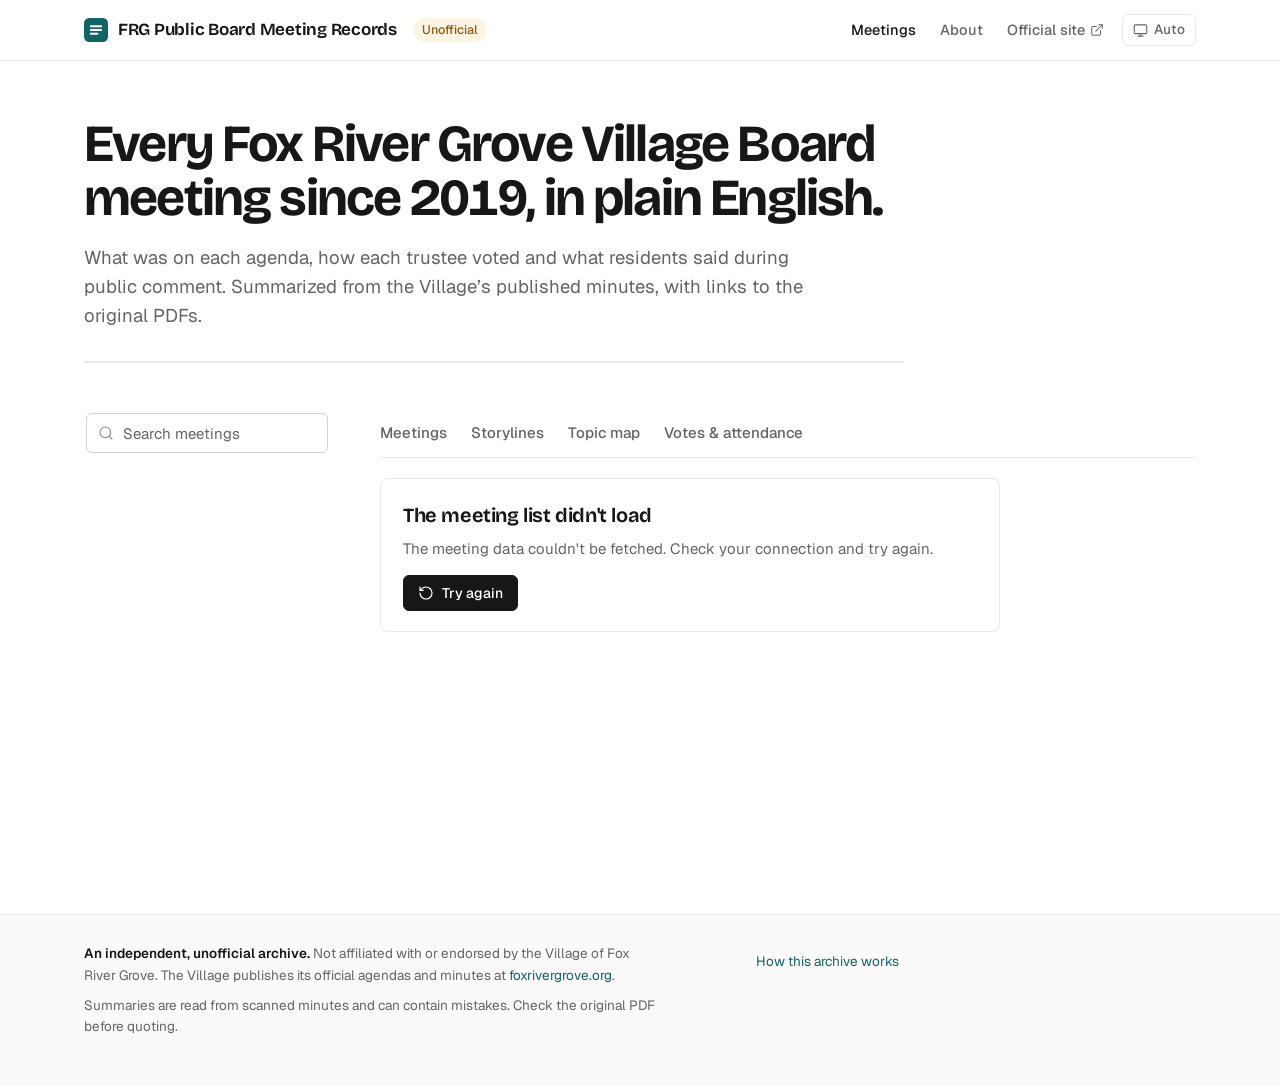
==== index.html @ 09659a34 "Design polish: restrained product look Bricolage Grotesque headings and figures with Geist text; whi" ====
<!doctype html>
<html lang="en">
<head>
<meta charset="utf-8">
<meta name="viewport" content="width=device-width, initial-scale=1">
<title>FRG Public Board Meeting Records (unofficial)</title>
<meta name="description" content="Every Fox River Grove, Illinois Village Board meeting since 2019, summarized in plain English: agendas, outcomes, how each trustee voted and what residents said. Unofficial.">
<meta property="og:type" content="website">
<meta property="og:url" content="https://groundedbuilder.github.io/frg-board-record/">
<link rel="canonical" href="https://groundedbuilder.github.io/frg-board-record/">
<meta property="og:site_name" content="FRG Public Board Meeting Records (unofficial)">
<meta property="og:title" content="FRG Public Board Meeting Records (unofficial)">
<meta property="og:description" content="Every Fox River Grove, Illinois Village Board meeting since 2019, summarized in plain English: agendas, outcomes, how each trustee voted and what residents said. Unofficial.">
<meta name="twitter:card" content="summary">
<meta name="theme-color" content="#ffffff" media="(prefers-color-scheme: light)">
<meta name="theme-color" content="#131415" media="(prefers-color-scheme: dark)">
<link rel="icon" href="assets/favicon.svg" type="image/svg+xml">
<link rel="preconnect" href="https://fonts.googleapis.com">
<link rel="preconnect" href="https://fonts.gstatic.com" crossorigin>
<link rel="stylesheet" href="https://fonts.googleapis.com/css2?family=Bricolage+Grotesque:opsz,wght@12..96,600..700&family=Geist:wght@400;500;600&display=swap">
<link rel="stylesheet" href="assets/styles.css">
<script src="assets/theme.js"></script>
<script src="assets/app.js" defer></script>
</head>
<body class="is-loading">
<svg width="0" height="0" style="position:absolute" aria-hidden="true" focusable="false">
  <!-- Icon paths from Lucide (lucide.dev), ISC license. -->
  <symbol id="i-search" viewBox="0 0 24 24"><circle cx="11" cy="11" r="8"/><path d="m21 21-4.34-4.34"/></symbol>
  <symbol id="i-file" viewBox="0 0 24 24"><path d="M15 2H6a2 2 0 0 0-2 2v16a2 2 0 0 0 2 2h12a2 2 0 0 0 2-2V7Z"/><path d="M14 2v4a2 2 0 0 0 2 2h4"/><path d="M10 9H8"/><path d="M16 13H8"/><path d="M16 17H8"/></symbol>
  <symbol id="i-external" viewBox="0 0 24 24"><path d="M15 3h6v6"/><path d="M10 14 21 3"/><path d="M18 13v6a2 2 0 0 1-2 2H5a2 2 0 0 1-2-2V8a2 2 0 0 1 2-2h6"/></symbol>
  <symbol id="i-x" viewBox="0 0 24 24"><path d="M18 6 6 18"/><path d="m6 6 12 12"/></symbol>
  <symbol id="i-chevron" viewBox="0 0 24 24"><path d="m9 18 6-6-6-6"/></symbol>
  <symbol id="i-sliders" viewBox="0 0 24 24"><path d="M21 4h-7M10 4H3M21 12h-9M8 12H3M21 20h-5M12 20H3M14 2v4M8 10v4M16 18v4"/></symbol>
  <symbol id="i-retry" viewBox="0 0 24 24"><path d="M3 12a9 9 0 1 0 9-9 9.75 9.75 0 0 0-6.74 2.74L3 8"/><path d="M3 3v5h5"/></symbol>
  <symbol id="i-back" viewBox="0 0 24 24"><path d="m12 19-7-7 7-7"/><path d="M19 12H5"/></symbol>
</svg>
<a class="skip" href="#main">Skip to meetings</a>
<header class="nav">
  <div class="nav-in">
    <a class="brand" href="./"><svg class="brand-mark" viewBox="0 0 32 32" aria-hidden="true"><rect width="32" height="32" rx="7" fill="#0f6466"/><path d="M9 11h14M9 16h14M9 21h9" stroke="#fff" stroke-width="2.4" stroke-linecap="round"/></svg><span class="brand-name">FRG Public Board Meeting Records</span></a>
    <span class="unofficial" title="Independent archive, not a Village of Fox River Grove website">Unofficial</span>
    <nav class="topnav" aria-label="Site">
      <a href="./" aria-current="page">Meetings</a>
      <a href="about.html">About</a>
      <a class="ext" href="https://www.foxrivergrove.org/government/public_meetings/village_board.php" rel="noopener" aria-label="Official Village site (opens foxrivergrove.org)"><span>Official site</span><svg class="icon" aria-hidden="true"><use href="#i-external"/></svg></a>
      <button class="themebtn" id="themebtn" type="button">Theme</button>
    </nav>
  </div>
</header>
<div class="wrap">
  <section class="intro" aria-labelledby="page-title">
    <h1 id="page-title">Every Fox River Grove Village Board meeting since 2019, in plain English.</h1>
    <p class="lede">What was on each agenda, how each trustee voted and what residents said during public comment. Summarized from the Village&rsquo;s published minutes, with links to the original PDFs.</p>
    <div class="stats" id="stats" aria-label="Summary"></div>
  </section>

  <div class="layout">
    <aside class="rail" id="rail" aria-label="Filters">
      <div class="search" role="search">
        <svg class="icon" aria-hidden="true"><use href="#i-search"/></svg>
        <input id="q" type="search" placeholder="Search meetings" aria-label="Search meetings" autocomplete="off">
      </div>
      <button type="button" class="chip railtoggle" id="railtoggle" aria-expanded="true" aria-controls="filters"><svg class="icon" aria-hidden="true"><use href="#i-sliders"/></svg>Filters</button>
      <div id="filters" class="filters" style="display:contents">
        <div class="collapsible" role="group" aria-labelledby="h-year">
          <h3 id="h-year">Year</h3>
          <div class="chips" id="years"></div>
        </div>
        <div class="collapsible" role="group" aria-labelledby="h-show">
          <h3 id="h-show">Show</h3>
          <div style="display:flex;flex-direction:column;gap:8px">
            <label class="toggle"><input type="checkbox" id="splitOnly"> Meetings with a split vote</label>
            <label class="toggle"><input type="checkbox" id="hideCancelled" checked> Hide cancelled meetings</label>
            <label class="toggle"><input type="checkbox" id="pcOnly"> Meetings with public comment</label>
          </div>
        </div>
        <div class="collapsible" role="group" aria-labelledby="h-topics">
          <h3 id="h-topics">Topics</h3>
          <div class="chips" id="topics"></div>
          <button type="button" class="linkbtn" id="moreTopics" style="margin-top:8px" aria-controls="topics">Show all topics</button>
        </div>
        <div class="collapsible">
          <button type="button" class="linkbtn" id="reset">Clear all filters</button>
        </div>
      </div>
    </aside>

    <main id="main" style="min-width:0" tabindex="-1">
      <div class="tabs" role="tablist" aria-label="Views">
        <button type="button" class="tab" role="tab" id="tab-meetings" aria-controls="view-meetings" data-tab="meetings">Meetings</button>
        <button type="button" class="tab" role="tab" id="tab-stories" aria-controls="view-stories" data-tab="stories">Storylines</button>
        <button type="button" class="tab" role="tab" id="tab-map" aria-controls="view-map" data-tab="map">Topic map</button>
        <button type="button" class="tab" role="tab" id="tab-votes" aria-controls="view-votes" data-tab="votes">Votes<span class="long"> &amp; attendance</span></button>
      </div>
      <section id="view-meetings" role="tabpanel" aria-labelledby="tab-meetings" aria-live="polite" aria-busy="true">
        <div class="status"><span class="spinner" aria-hidden="true"></span>Loading meetings&hellip;</div><div class="skeleton" aria-hidden="true"><div></div><div></div><div></div></div>
      </section>
      <section id="view-stories" role="tabpanel" aria-labelledby="tab-stories" hidden></section>
      <section id="view-map" role="tabpanel" aria-labelledby="tab-map" hidden></section>
      <section id="view-votes" role="tabpanel" aria-labelledby="tab-votes" hidden></section>
    </main>
  </div>

</div>
<footer class="sitefoot">
  <div class="foot-in">
    <div>
      <p><strong>An independent, unofficial archive.</strong> Not affiliated with or endorsed by the Village of Fox River Grove. The Village publishes its official agendas and minutes at <a href="https://www.foxrivergrove.org/government/public_meetings/village_board.php" rel="noopener">foxrivergrove.org</a>.</p>
      <p>Summaries are read from scanned minutes and can contain mistakes. Check the original PDF before quoting.</p>
    </div>
    <div class="foot-meta"><span id="foot-updated"></span><span id="foot-src"></span><a href="about.html">How this archive works</a></div>
  </div>
</footer>
<noscript><div class="wrap"><p class="empty">This archive needs JavaScript to search and display meetings. The official agendas and minutes are at <a href="https://www.foxrivergrove.org/government/public_meetings/village_board.php">foxrivergrove.org</a>.</p></div></noscript>
</body>
</html>
---- assets/styles.css ----
/* FRG Public Board Meeting Records.
   Restrained product look: white page, neutral grays, one primary (river teal) for links and selection,
   one accent (fox orange) reserved for split and "no" votes. Bricolage Grotesque for headings and figures,
   Geist for text and controls. Thin borders instead of shadows; motion only on hover/focus (150-200ms). */

:root{
  --bg:#ffffff; --bg-subtle:#fafafa; --surface:#ffffff; --hover:#f5f5f5;
  --border:#e8e8e8; --border-strong:#d0d0d0;
  --ink:#171717; --ink-2:#3f3f3f; --muted:#646464; --faint:#8f8f8f;
  --primary:#0f6466; --primary-hover:#0b4f51; --primary-soft:#e7f2f1; --on-primary:#ffffff;
  --accent:#c2410c; --accent-soft:#fdf0e8;
  --warn:#94590a; --warn-soft:#fdf4e3;
  --mark:#fdeeb0;
  /* topic map: darkest square mixes this much primary into the page (capped so its numbers stay readable) */
  --heat-lo:9%; --heat-range:46%;
  --f-display:"Bricolage Grotesque",ui-sans-serif,system-ui,sans-serif;
  --f-body:"Geist",ui-sans-serif,system-ui,-apple-system,"Segoe UI",sans-serif;
  --r:8px; --r-sm:6px;
  --ease:cubic-bezier(.2,0,0,1); --t:.16s;
}
@media (prefers-color-scheme:dark){:root:not([data-theme="light"]){
  --bg:#131415; --bg-subtle:#17181a; --surface:#1a1b1d; --hover:#222326;
  --border:#2a2b2f; --border-strong:#3b3d42;
  --ink:#ededed; --ink-2:#d0d0d0; --muted:#a3a3a3; --faint:#777;
  --primary:#5fc1ba; --primary-hover:#84d4ce; --primary-soft:#15302f; --on-primary:#0c1a19;
  --accent:#fb8c4b; --accent-soft:#352015;
  --warn:#f2b354; --warn-soft:#33270f; --mark:#4d3d0c;
  --heat-lo:9%; --heat-range:40%; color-scheme:dark}}
:root[data-theme="dark"]{
  --bg:#131415; --bg-subtle:#17181a; --surface:#1a1b1d; --hover:#222326;
  --border:#2a2b2f; --border-strong:#3b3d42;
  --ink:#ededed; --ink-2:#d0d0d0; --muted:#a3a3a3; --faint:#777;
  --primary:#5fc1ba; --primary-hover:#84d4ce; --primary-soft:#15302f; --on-primary:#0c1a19;
  --accent:#fb8c4b; --accent-soft:#352015;
  --warn:#f2b354; --warn-soft:#33270f; --mark:#4d3d0c;
  --heat-lo:9%; --heat-range:40%; color-scheme:dark}

/* --- base --- */
*,*::before,*::after{box-sizing:border-box}
html{-webkit-text-size-adjust:100%;scroll-padding-top:72px}
body{margin:0;background:var(--bg);color:var(--ink);font-family:var(--f-body);font-size:16px;line-height:1.6;-webkit-font-smoothing:antialiased;font-variant-numeric:tabular-nums}
a{color:var(--primary);text-decoration:none;transition:color var(--t) var(--ease)}
a:hover{color:var(--primary-hover);text-decoration:underline;text-underline-offset:3px}
button,input,select{font:inherit;color:inherit}
h1,h2,h3{font-family:var(--f-display);color:var(--ink);font-weight:650;letter-spacing:-.02em}
:focus-visible{outline:2px solid var(--primary);outline-offset:2px;border-radius:4px}
main:focus,main:focus-visible{outline:none}
mark{background:var(--mark);color:inherit;border-radius:3px;padding:0 2px}
code{font-size:.92em;background:var(--hover);padding:1px 5px;border-radius:4px}
.icon{width:16px;height:16px;flex:none;stroke:currentColor;fill:none;stroke-width:1.75;stroke-linecap:round;stroke-linejoin:round;vertical-align:-3px}
.sr-only{position:absolute!important;width:1px;height:1px;padding:0;margin:-1px;overflow:hidden;clip:rect(0,0,0,0);white-space:nowrap;border:0}
.skip{position:absolute;left:12px;top:-60px;z-index:50;background:var(--ink);color:var(--bg);padding:8px 14px;border-radius:var(--r-sm);font-weight:500}
.skip:focus{top:10px;color:var(--bg)}
.wrap{max-width:1160px;margin:0 auto;padding-left:24px;padding-right:24px}

/* --- top bar --- */
.nav{position:sticky;top:0;z-index:20;background:var(--bg);border-bottom:1px solid var(--border)}
.nav-in{max-width:1160px;margin:0 auto;padding:0 24px;height:60px;display:flex;align-items:center;gap:16px}
.brand{display:flex;align-items:center;gap:10px;color:var(--ink);font-family:var(--f-display);font-weight:650;font-size:17px;letter-spacing:-.015em;white-space:nowrap}
.brand:hover{color:var(--ink);text-decoration:none}
.brand-mark{width:24px;height:24px;flex:none}
.unofficial{font-size:12.5px;font-weight:500;color:var(--warn);background:var(--warn-soft);border-radius:999px;padding:2px 9px;white-space:nowrap}
.topnav{margin-left:auto;display:flex;align-items:center;gap:4px}
.topnav a{color:var(--muted);font-size:14.5px;font-weight:500;padding:6px 10px;border-radius:var(--r-sm);display:inline-flex;align-items:center;gap:5px;transition:color var(--t) var(--ease),background-color var(--t) var(--ease)}
.topnav a:hover{color:var(--ink);background:var(--hover);text-decoration:none}
.topnav a[aria-current="page"]{color:var(--ink)}
.topnav .icon{width:14px;height:14px}
.themebtn{display:inline-flex;align-items:center;gap:6px;height:32px;padding:0 10px;margin-left:4px;border:1px solid var(--border);border-radius:var(--r-sm);background:var(--surface);color:var(--muted);font-size:13.5px;font-weight:500;cursor:pointer;transition:color var(--t) var(--ease),border-color var(--t) var(--ease)}
.themebtn:hover{color:var(--ink);border-color:var(--border-strong)}
.themebtn svg{width:15px;height:15px;stroke:currentColor;fill:none;stroke-width:1.75;stroke-linecap:round;stroke-linejoin:round}

/* --- intro --- */
.intro{padding:56px 0 8px;max-width:820px}
.intro h1{font-size:clamp(34px,5.2vw,52px);line-height:1.04;letter-spacing:-.035em;margin:0;text-wrap:balance;font-weight:700}
.lede{font-size:18.5px;line-height:1.55;color:var(--muted);margin:18px 0 0;max-width:62ch;text-wrap:pretty}
.stats{display:flex;flex-wrap:wrap;margin:32px 0 0;border-top:1px solid var(--border);border-bottom:1px solid var(--border)}
.stat{display:flex;flex-direction:column;padding:16px 28px 14px 0;margin-right:28px;border-right:1px solid var(--border);min-width:0}
.stat:last-child{border-right:0;margin-right:0}
.stat b{font-family:var(--f-display);font-weight:600;font-size:28px;line-height:1.1;letter-spacing:-.03em}
.stat small{font-size:13.5px;color:var(--muted);margin-top:2px}

/* --- layout --- */
.layout{display:grid;grid-template-columns:248px minmax(0,1fr);gap:48px;margin-top:40px;align-items:start}
aside.rail{position:sticky;top:84px;max-height:calc(100vh - 100px);overflow:auto;display:flex;flex-direction:column;gap:26px;padding:2px 4px 24px 2px;scrollbar-width:thin}
.rail h3{font-family:var(--f-body);font-size:13px;font-weight:600;letter-spacing:0;color:var(--ink);margin:0 0 10px}
.search{position:relative}
.search input{width:100%;height:40px;padding:0 12px 0 36px;border:1px solid var(--border-strong);border-radius:var(--r-sm);background:var(--surface);font-size:15px;transition:border-color var(--t) var(--ease),box-shadow var(--t) var(--ease)}
.search input::placeholder{color:var(--muted);opacity:1}
.search input:hover{border-color:var(--faint)}
.search input:focus{outline:none;border-color:var(--primary);box-shadow:0 0 0 3px var(--primary-soft)}
.search .icon{position:absolute;left:12px;top:50%;transform:translateY(-50%);color:var(--faint)}
.chips{display:flex;flex-wrap:wrap;gap:6px}
.chip{display:inline-flex;align-items:center;gap:6px;height:30px;padding:0 10px;border:1px solid var(--border);border-radius:var(--r-sm);background:var(--surface);color:var(--ink-2);font-size:13.5px;font-weight:500;cursor:pointer;transition:border-color var(--t) var(--ease),background-color var(--t) var(--ease),color var(--t) var(--ease)}
.chip:hover{border-color:var(--border-strong);color:var(--ink)}
.chip[aria-pressed="true"]{background:var(--ink);border-color:var(--ink);color:var(--bg)}
.chip .n{color:var(--muted);font-size:12.5px;font-weight:400}
.chip[aria-pressed="true"] .n{color:inherit;opacity:.7}
.chip .icon{width:13px;height:13px}
.toggle{display:flex;align-items:center;gap:10px;font-size:14.5px;color:var(--ink-2);cursor:pointer;padding:3px 0}
.toggle input{appearance:none;-webkit-appearance:none;width:16px;height:16px;margin:0;flex:none;border:1px solid var(--border-strong);border-radius:4px;background:var(--surface);display:grid;place-items:center;cursor:pointer;transition:background-color var(--t) var(--ease),border-color var(--t) var(--ease)}
.toggle input:hover{border-color:var(--faint)}
.toggle input:checked{background:var(--primary);border-color:var(--primary)}
.toggle input:checked::after{content:"";width:8px;height:4px;border:2px solid var(--on-primary);border-top:0;border-right:0;transform:translateY(-1px) rotate(-45deg)}
.linkbtn{background:none;border:0;padding:0;color:var(--primary);cursor:pointer;font-size:14px;font-weight:500;transition:color var(--t) var(--ease)}
.linkbtn:hover{color:var(--primary-hover);text-decoration:underline;text-underline-offset:3px}
.railtoggle{display:none}

/* --- tabs + result bar --- */
.tabs{display:flex;gap:24px;border-bottom:1px solid var(--border);margin-bottom:20px;overflow-x:auto;overflow-y:hidden;scrollbar-width:none}
.tab{position:relative;background:none;border:0;padding:10px 0 12px;cursor:pointer;font-size:15px;font-weight:500;color:var(--muted);white-space:nowrap;transition:color var(--t) var(--ease)}
.tab::after{content:"";position:absolute;left:0;right:0;bottom:0;height:2px;background:var(--ink);transform:scaleX(0);transition:transform .2s var(--ease)}
.tab:hover{color:var(--ink)}
.tab[aria-selected="true"]{color:var(--ink)}
.tab[aria-selected="true"]::after{transform:scaleX(1)}
.resultbar{display:flex;flex-wrap:wrap;align-items:center;justify-content:space-between;gap:10px 16px;margin-bottom:8px;font-size:14px;color:var(--muted)}
.resultbar label{display:inline-flex;align-items:center;gap:8px}
.resultbar select{height:32px;border:1px solid var(--border);border-radius:var(--r-sm);background:var(--surface);padding:0 8px;font-size:13.5px;color:var(--ink);cursor:pointer}
.active-filters{display:flex;flex-wrap:wrap;gap:6px 8px;align-items:center}
.active-filters .chip{height:26px;padding:0 6px 0 9px;font-size:13px;background:var(--bg-subtle)}
.active-filters .chip:hover{border-color:var(--border-strong);background:var(--hover)}

/* --- status, empty, error --- */
.status{display:flex;align-items:center;gap:10px;padding:8px 0 0;color:var(--muted);font-size:15px}
.spinner{width:16px;height:16px;border:2px solid var(--border);border-top-color:var(--ink);border-radius:50%}
@media (prefers-reduced-motion:no-preference){.spinner{animation:spin .7s linear infinite}}
@keyframes spin{to{transform:rotate(360deg)}}
.skeleton{display:flex;flex-direction:column;gap:10px;margin-top:20px}
.skeleton div{height:132px;border:1px solid var(--border);border-radius:var(--r);background:var(--bg-subtle)}
.status.error{display:block;padding:20px 22px;border:1px solid var(--border);border-radius:var(--r);background:var(--surface);color:var(--ink);max-width:620px}
.status.error h2{font-size:20px;margin:0 0 6px}
.status.error p{margin:0 0 14px;color:var(--muted)}
.btn{display:inline-flex;align-items:center;gap:8px;height:36px;padding:0 14px;border:1px solid var(--ink);border-radius:var(--r-sm);background:var(--ink);color:var(--bg);font-size:14px;font-weight:500;cursor:pointer;transition:opacity var(--t) var(--ease)}
.btn:hover{opacity:.86;color:var(--bg);text-decoration:none}
.btn-ghost{background:var(--surface);color:var(--ink);border-color:var(--border-strong)}
.btn-ghost:hover{color:var(--ink);opacity:1;border-color:var(--faint)}
.empty{padding:40px 24px;text-align:center;color:var(--muted);border:1px dashed var(--border-strong);border-radius:var(--r);font-size:15px}
.empty .linkbtn{font-size:15px}

/* --- meetings --- */
.yearhead{font-family:var(--f-display);font-weight:650;font-size:22px;letter-spacing:-.02em;margin:36px 0 12px;display:flex;align-items:baseline;gap:10px}
.resultbar + .yearhead{margin-top:16px}
.yearhead small{font-family:var(--f-body);font-size:13.5px;font-weight:400;color:var(--muted);letter-spacing:0}
.list{display:flex;flex-direction:column;gap:10px}
.mtg{display:grid;grid-template-columns:64px minmax(0,1fr);gap:20px;padding:18px 20px;background:var(--surface);border:1px solid var(--border);border-radius:var(--r);transition:border-color var(--t) var(--ease)}
.mtg:hover{border-color:var(--border-strong)}
.datebox{text-align:left;line-height:1.1}
.datebox .m{font-size:13px;font-weight:500;color:var(--muted)}
.datebox .d{font-family:var(--f-display);font-weight:600;font-size:30px;letter-spacing:-.03em;line-height:1.05;color:var(--ink)}
.datebox .y{font-size:12.5px;color:var(--muted);margin-top:2px}
.mhead{display:flex;flex-wrap:wrap;gap:6px 8px;align-items:center;margin-bottom:10px}
.pill{display:inline-flex;align-items:center;height:22px;padding:0 8px;border-radius:999px;font-size:12.5px;font-weight:500;background:var(--hover);color:var(--ink-2)}
.pill.special{background:var(--primary-soft);color:var(--primary)}
.pill.split{background:var(--accent-soft);color:var(--accent)}
.pill.pending{background:var(--warn-soft);color:var(--warn)}
.pill.cancel{background:transparent;border:1px dashed var(--border-strong);color:var(--muted)}
.dissent{font-size:13.5px;font-weight:500;color:var(--accent)}
.dissent.abs{color:var(--muted);font-weight:400}
.sec{margin-top:10px;min-width:0}
.sec h4{margin:0 0 2px;font-size:13px;font-weight:600;color:var(--muted)}
.sec p{margin:0;max-width:74ch;color:var(--ink-2);overflow-wrap:anywhere}
details.sec summary{display:inline-flex;align-items:center;gap:6px;cursor:pointer;font-size:13px;font-weight:600;color:var(--muted);list-style:none;border-radius:4px;transition:color var(--t) var(--ease)}
details.sec summary:hover{color:var(--ink)}
details.sec summary::-webkit-details-marker{display:none}
details.sec summary .icon{width:14px;height:14px;transition:transform .2s var(--ease)}
details.sec[open] summary .icon{transform:rotate(90deg)}
details.sec[open] summary{margin-bottom:2px}
.mfoot{display:flex;flex-wrap:wrap;justify-content:space-between;align-items:center;gap:10px 16px;margin-top:14px;padding-top:12px;border-top:1px solid var(--border)}
.tags{display:flex;flex-wrap:wrap;gap:4px 12px}
.tag{border:0;background:none;padding:0;color:var(--muted);font-size:13.5px;cursor:pointer;transition:color var(--t) var(--ease)}
.tag::before{content:"#";color:var(--muted);margin-right:1px}
.tag:hover{color:var(--primary)}
.docs{display:flex;flex-wrap:wrap;gap:4px 14px;font-size:13.5px}
.docs a{display:inline-flex;align-items:center;gap:5px;font-weight:500}
.docs .icon{width:14px;height:14px}
.mtg.cancelled{background:transparent;border-style:dashed;padding:12px 20px;align-items:center}
.mtg.cancelled .datebox .d{font-size:20px;color:var(--muted)}
.mtg.cancelled .mhead{margin:0}

/* --- storylines --- */
.note{font-size:14px;color:var(--muted);margin:14px 0 0;max-width:74ch}
.lede-note{font-size:15px;color:var(--muted);margin:0 0 20px;max-width:74ch}
.stories{display:grid;grid-template-columns:repeat(auto-fill,minmax(min(100%,400px),1fr));gap:12px}
.story{background:var(--surface);border:1px solid var(--border);border-radius:var(--r);padding:20px 22px;display:flex;flex-direction:column;gap:12px;min-width:0;transition:border-color var(--t) var(--ease)}
.story:hover{border-color:var(--border-strong)}
.story h3{font-size:20px;line-height:1.2;margin:0;text-wrap:balance}
.story .what{color:var(--muted);margin:0;font-size:14.5px}
.tl{display:flex;flex-direction:column;gap:10px;font-size:14.5px;color:var(--ink-2)}
.tl > div{display:grid;grid-template-columns:44px minmax(0,1fr);gap:10px}
.tl .yr{font-family:var(--f-display);font-weight:600;color:var(--ink);font-size:15px;line-height:1.55}
.tl ul{margin:0;padding-left:14px}
.tl li{margin:1px 0}
.tl li::marker{color:var(--faint)}
.open{background:var(--warn-soft);border-radius:var(--r-sm);padding:10px 12px;font-size:14px;color:var(--ink-2)}
.open b{display:block;font-size:12.5px;font-weight:600;color:var(--warn);margin-bottom:1px}
.story .more{align-self:flex-start;margin-top:auto}

/* --- topic map --- */
.heatwrap{overflow-x:auto;background:var(--surface);border:1px solid var(--border);border-radius:var(--r);padding:16px}
table.heat{border-collapse:separate;border-spacing:3px;font-size:12.5px}
table.heat th{font-weight:400;color:var(--muted);font-size:11.5px;white-space:nowrap;line-height:1.3}
table.heat th.row{text-align:right;padding-right:10px;font-size:13.5px;color:var(--ink-2);font-weight:500}
table.heat td{width:28px;height:26px;border-radius:4px;text-align:center;font-size:12px;background:var(--bg-subtle);color:transparent}
table.heat td.has{background:color-mix(in srgb,var(--primary) calc(var(--heat-lo) + var(--heat-range) * var(--h,0)),var(--bg));color:var(--ink);font-weight:500;cursor:pointer;transition:box-shadow var(--t) var(--ease)}
table.heat td.has:hover{box-shadow:inset 0 0 0 2px var(--ink)}
table.heat td:focus-visible{outline:2px solid var(--ink);outline-offset:1px}
.legend{display:flex;gap:6px;align-items:center;font-size:13px;color:var(--muted);margin-top:12px;flex-wrap:wrap}
.legend i{display:inline-block;width:18px;height:12px;border-radius:3px;background:color-mix(in srgb,var(--primary) calc(var(--heat-lo) + var(--heat-range) * var(--h,0)),var(--bg))}

/* --- votes --- */
.votegrid{display:grid;grid-template-columns:repeat(auto-fit,minmax(min(100%,320px),1fr));gap:12px}
.card{background:var(--surface);border:1px solid var(--border);border-radius:var(--r);padding:20px 22px;min-width:0}
.card h3{font-size:19px;margin:0 0 4px}
.card .sub{font-size:14px;color:var(--muted);margin:0 0 14px}
.bar{display:grid;grid-template-columns:96px minmax(0,1fr) 28px;gap:12px;align-items:center;width:100%;margin:0;padding:5px 6px;border:0;border-radius:var(--r-sm);background:none;text-align:left;font-size:14px;cursor:pointer;transition:background-color var(--t) var(--ease)}
.bar:hover{background:var(--hover)}
.bar.zero{cursor:default;color:var(--muted)}
.bar.zero:hover{background:none}
.bar .track{height:8px;background:var(--hover);border-radius:4px;overflow:hidden}
.bar .fill{height:100%;background:var(--accent);border-radius:4px}
.bar.abs .fill{background:var(--faint)}
.bar .num{text-align:right;font-weight:500}
.roster{display:flex;flex-direction:column;font-size:14.5px}
.roster div{display:grid;grid-template-columns:64px minmax(0,1fr);gap:10px;padding:7px 0;border-bottom:1px solid var(--border)}
.roster div:last-child{border-bottom:0}
.roster b{font-weight:500;color:var(--muted);font-size:13px;line-height:1.7}
.roster .note{margin:0;font-size:13px}

/* --- about --- */
.prose{max-width:680px;padding:56px 0 8px}
.prose h1{font-size:clamp(34px,5vw,48px);line-height:1.06;letter-spacing:-.035em;margin:0 0 18px;font-weight:700;text-wrap:balance}
.prose h2{font-size:22px;margin:40px 0 8px}
.prose p,.prose li{font-size:16.5px;color:var(--ink-2);line-height:1.7}
.prose .callout{border:1px solid var(--border);border-radius:var(--r);background:var(--bg-subtle);padding:16px 18px;font-size:15.5px}

/* --- 404 --- */
.nf{max-width:560px;padding:96px 0 40px}
.nf .code{font-family:var(--f-display);font-weight:600;font-size:14px;color:var(--muted);margin:0 0 10px}
.nf h1{font-size:clamp(34px,5vw,48px);line-height:1.06;letter-spacing:-.035em;margin:0 0 14px;font-weight:700}
.nf p{color:var(--muted);font-size:17px}
.nf .actions{display:flex;flex-wrap:wrap;gap:10px;margin-top:26px}

/* --- footer --- */
footer.sitefoot{margin-top:80px;border-top:1px solid var(--border);background:var(--bg-subtle)}
.foot-in{max-width:1160px;margin:0 auto;padding:28px 24px 40px;display:grid;grid-template-columns:minmax(0,1.4fr) minmax(0,1fr);gap:20px 56px;font-size:13.5px;color:var(--muted)}
.foot-in p{margin:0 0 8px;max-width:64ch}
.foot-in strong{color:var(--ink);font-weight:600}
.foot-meta{display:flex;flex-direction:column;gap:4px}

/* --- loading --- */
.is-loading #filters,.is-loading .railtoggle{visibility:hidden}
.is-loading *,.is-loading *::after{transition:none!important}

/* --- tablet and phone --- */
@media (max-width:900px){
  .layout{grid-template-columns:minmax(0,1fr);gap:24px;margin-top:28px}
  aside.rail{position:static;max-height:none;overflow:visible;padding:0;gap:16px}
  .railtoggle{display:inline-flex;align-self:flex-start;height:36px}
  aside.rail.collapsed .collapsible{display:none}
  .foot-in{grid-template-columns:minmax(0,1fr)}
}
@media (max-width:640px){
  .wrap,.nav-in,.foot-in{padding-left:16px;padding-right:16px}
  .nav-in{height:56px;gap:10px}
  .brand{gap:8px;white-space:normal}
  .brand-name{font-size:14px;line-height:1.15;max-width:9.5em}
  .unofficial{font-size:12px;padding:2px 8px}
  .topnav a[href="./"],.topnav a.ext{display:none}
  .themebtn span{display:none}
  .themebtn{padding:0 8px}
  .intro{padding-top:32px}
  .lede{font-size:17px}
  .stats{display:grid;grid-template-columns:1fr 1fr}
  .stat{padding:12px 0;margin:0;border-right:0}
  .stat:nth-child(odd){border-right:1px solid var(--border);padding-right:16px}
  .stat:nth-child(even){padding-left:16px}
  .stat:nth-child(-n+2){border-bottom:1px solid var(--border)}
  .stat b{font-size:24px}
  .mtg{grid-template-columns:minmax(0,1fr);gap:8px;padding:16px}
  .datebox{display:flex;gap:6px;align-items:baseline}
  .datebox .d{font-size:22px}
  .datebox .m{order:-1;font-size:14px;font-weight:600;color:var(--ink)}
  .datebox .y{font-size:13px}
  .tabs{gap:18px}
  .tab .long{display:none}
  .bar{grid-template-columns:80px minmax(0,1fr) 26px}
  .mtg.cancelled{padding:12px 16px}
}
@media (prefers-reduced-motion:reduce){*{transition:none!important}}
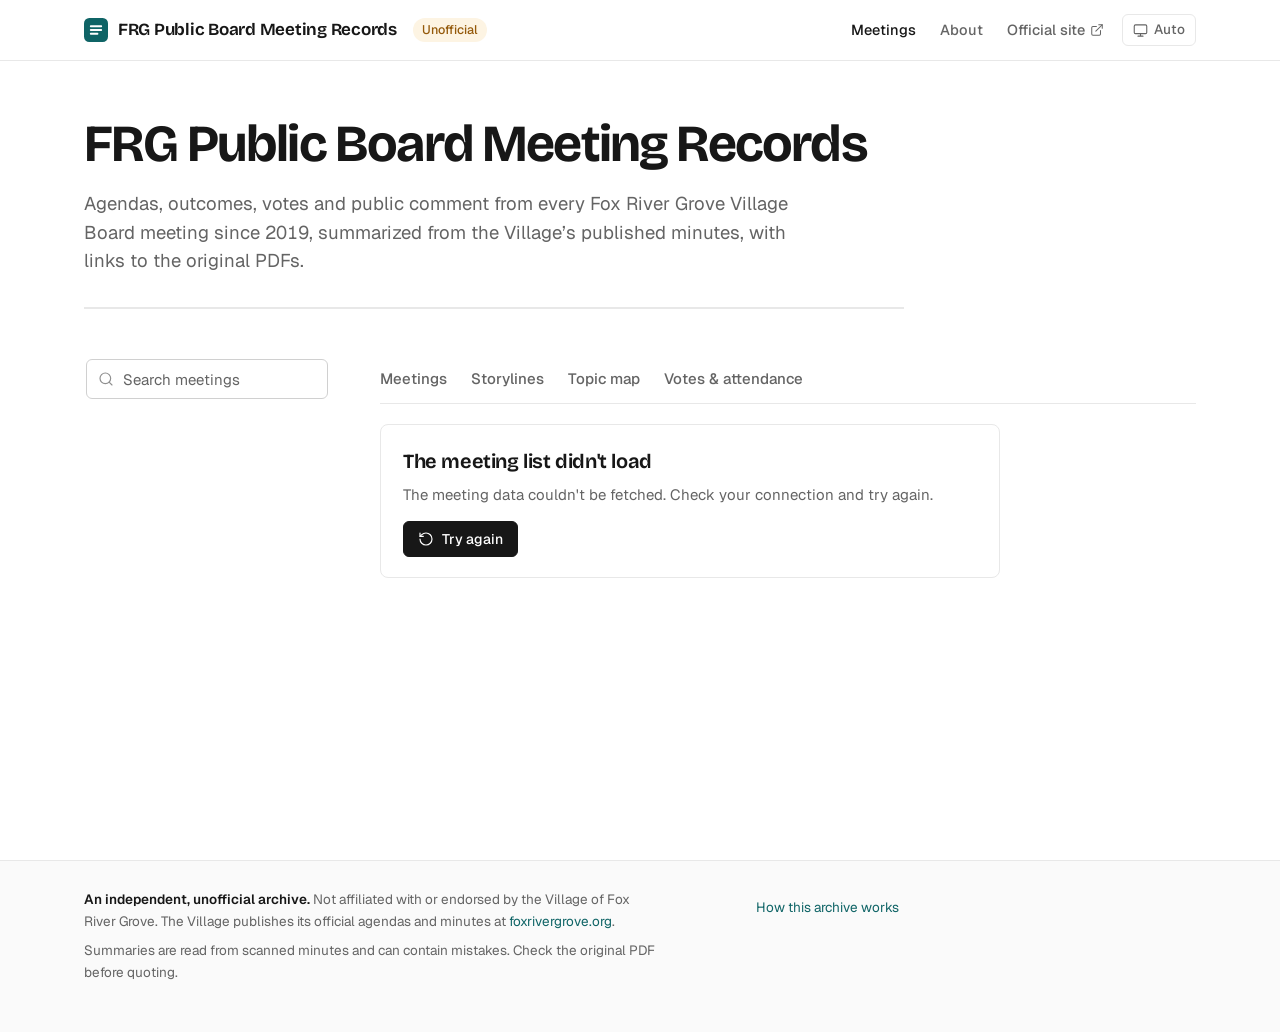
==== commit e94bb9fd: "Use the site name as the homepage headline Co-Authored-By: Claude Opus 5.5 <noreply@anthropic.com>" ====
--- a/index.html
+++ b/index.html
@@ -49,8 +49,8 @@
 </header>
 <div class="wrap">
   <section class="intro" aria-labelledby="page-title">
-    <h1 id="page-title">Every Fox River Grove Village Board meeting since 2019, in plain English.</h1>
-    <p class="lede">What was on each agenda, how each trustee voted and what residents said during public comment. Summarized from the Village&rsquo;s published minutes, with links to the original PDFs.</p>
+    <h1 id="page-title">FRG Public Board Meeting Records</h1>
+    <p class="lede">Agendas, outcomes, votes and public comment from every Fox River Grove Village Board meeting since 2019, summarized from the Village&rsquo;s published minutes, with links to the original PDFs.</p>
     <div class="stats" id="stats" aria-label="Summary"></div>
   </section>
 
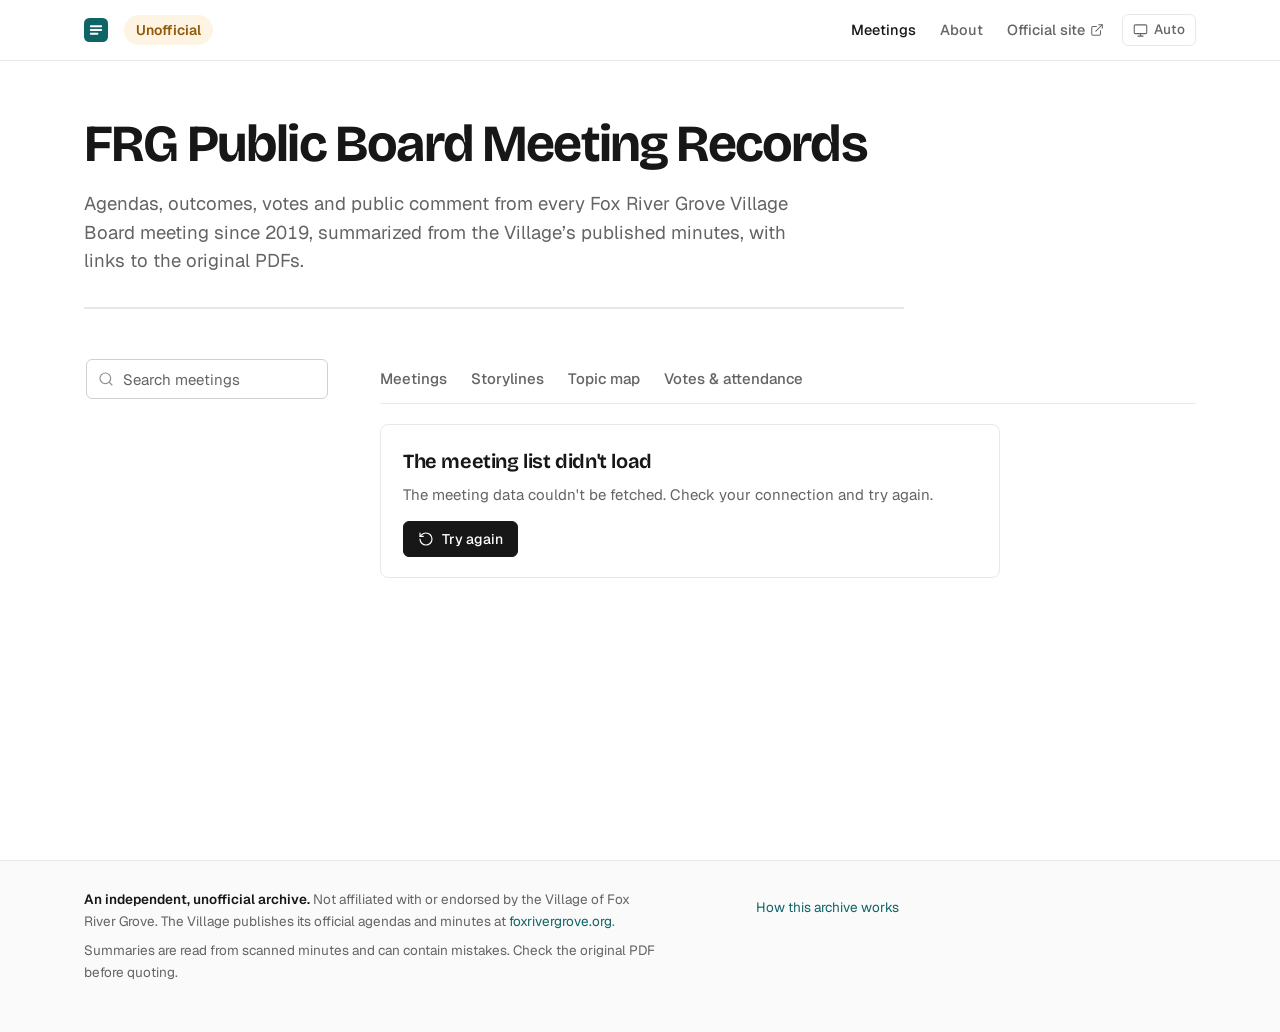
==== commit 77e9458c: "Remove small site name from top bar" ====
--- a/index.html
+++ b/index.html
@@ -37,7 +37,7 @@
 <a class="skip" href="#main">Skip to meetings</a>
 <header class="nav">
   <div class="nav-in">
-    <a class="brand" href="./"><svg class="brand-mark" viewBox="0 0 32 32" aria-hidden="true"><rect width="32" height="32" rx="7" fill="#0f6466"/><path d="M9 11h14M9 16h14M9 21h9" stroke="#fff" stroke-width="2.4" stroke-linecap="round"/></svg><span class="brand-name">FRG Public Board Meeting Records</span></a>
+    <a class="brand" href="./" aria-label="FRG Public Board Meeting Records, home"><svg class="brand-mark" viewBox="0 0 32 32" aria-hidden="true"><rect width="32" height="32" rx="7" fill="#0f6466"/><path d="M9 11h14M9 16h14M9 21h9" stroke="#fff" stroke-width="2.4" stroke-linecap="round"/></svg></a>
     <span class="unofficial" title="Independent archive, not a Village of Fox River Grove website">Unofficial</span>
     <nav class="topnav" aria-label="Site">
       <a href="./" aria-current="page">Meetings</a>
--- a/assets/styles.css
+++ b/assets/styles.css
@@ -59,7 +59,7 @@
 .brand{display:flex;align-items:center;gap:10px;color:var(--ink);font-family:var(--f-display);font-weight:650;font-size:17px;letter-spacing:-.015em;white-space:nowrap}
 .brand:hover{color:var(--ink);text-decoration:none}
 .brand-mark{width:24px;height:24px;flex:none}
-.unofficial{font-size:12.5px;font-weight:500;color:var(--warn);background:var(--warn-soft);border-radius:999px;padding:2px 9px;white-space:nowrap}
+.unofficial{font-size:14px;font-weight:600;color:var(--warn);background:var(--warn-soft);border-radius:999px;padding:4px 12px;white-space:nowrap}
 .topnav{margin-left:auto;display:flex;align-items:center;gap:4px}
 .topnav a{color:var(--muted);font-size:14.5px;font-weight:500;padding:6px 10px;border-radius:var(--r-sm);display:inline-flex;align-items:center;gap:5px;transition:color var(--t) var(--ease),background-color var(--t) var(--ease)}
 .topnav a:hover{color:var(--ink);background:var(--hover);text-decoration:none}
@@ -263,7 +263,7 @@
   .nav-in{height:56px;gap:10px}
   .brand{gap:8px;white-space:normal}
   .brand-name{font-size:14px;line-height:1.15;max-width:9.5em}
-  .unofficial{font-size:12px;padding:2px 8px}
+  .unofficial{font-size:13px;padding:3px 10px}
   .topnav a[href="./"],.topnav a.ext{display:none}
   .themebtn span{display:none}
   .themebtn{padding:0 8px}
